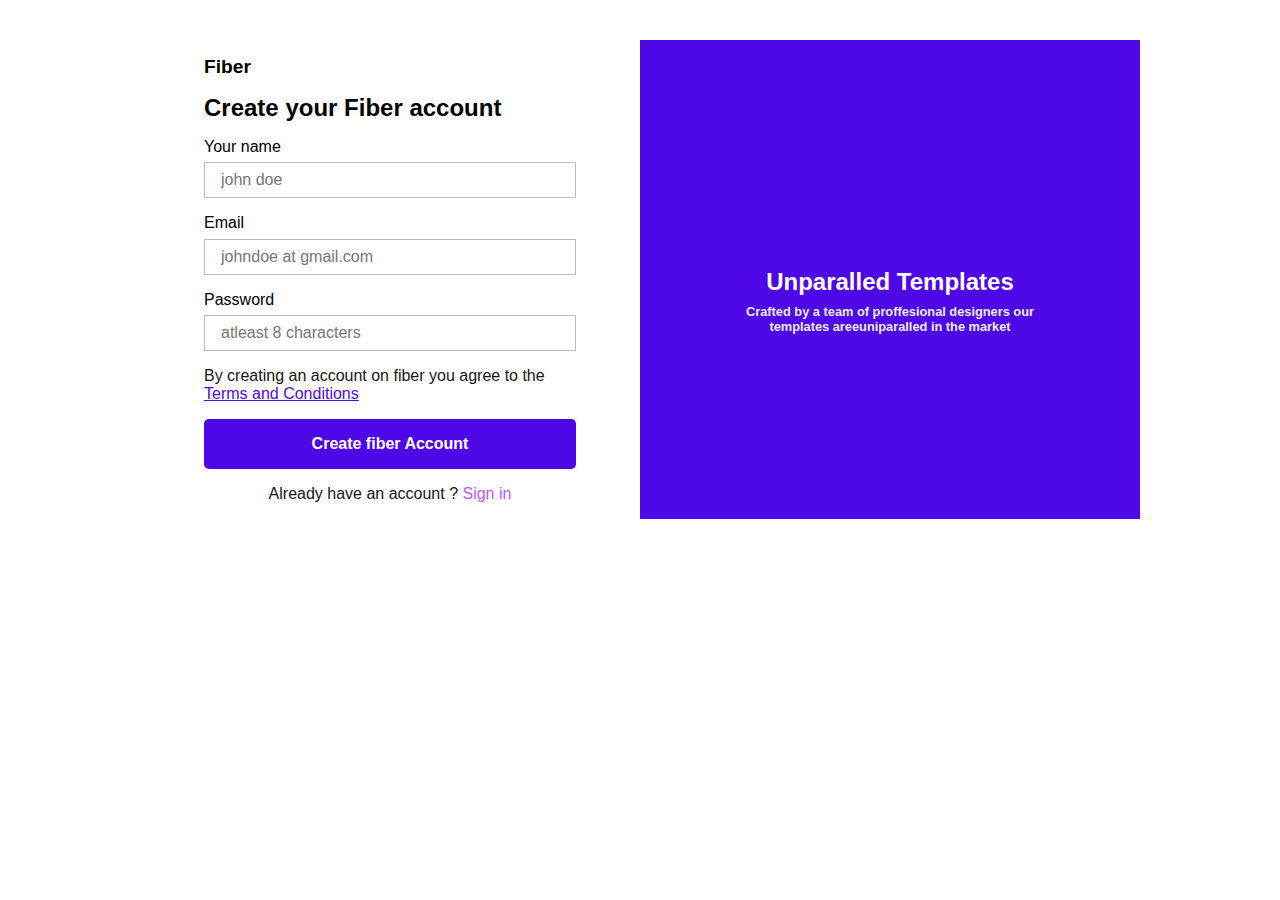
==== signup.html @ 1bd53e21 "fiber landing page first commit" ====
<!DOCTYPE html>
<html lang="en">
  <head>
    <meta charset="UTF-8" />
    <meta http-equiv="X-UA-Compatible" content="IE=edge" />
    <meta name="viewport" content="width=device-width, initial-scale=1.0" />
    <title>sign up</title>
    <link rel="stylesheet" href="css/style.css" />
  </head>
  <body>
    <div class="signup-section">
      <div class="container">
        <div class="signup-container">
          <div class="brand">Fiber</div>
          <h1>Create your Fiber account</h1>
          <form
            action="
                  "
            class="signup-form"
          >
            <div class="user-info name">
              <label for="username">Your name</label>
              <input type="text" id="username" placeholder="john doe" />
            </div>

            <div class="user-info email">
              <label for="email">Email</label>
              <input
                type="text"
                id="email"
                placeholder="johndoe at gmail.com"
              />
            </div>
            <div class="user-info password">
              <label for="password">Password</label>
              <input
                type="password"
                id="username"
                placeholder="atleast 8 characters"
              />
            </div>

            <div class="terms">
              <p>
                By creating an account on fiber you agree to the
                <a href="">Terms and Conditions</a>
              </p>
            </div>

            <input type="submit" id="submit" value="Create fiber Account" />
          </form>
          <div class="form-footer">
            <p>Already have an account ? <a href="">Sign in</a></p>
          </div>
        </div>

        <div class="signup-left">
          <div class="signup-img">
            <img src="assets/Sign Up Image.png" alt="" />
          </div>
          <div class="signup-text">
            <h1>Unparalled Templates</h1>
            <p>
              Crafted by a team of proffesional designers our templates
              areeuniparalled in the market
            </p>
          </div>
        </div>
      </div>
    </div>
  </body>
</html>
---- css/style.css ----
* {
  margin: 0;
  padding: 0;
  -webkit-box-sizing: border-box;
          box-sizing: border-box;
  list-style: none;
  font-family: -apple-system, BlinkMacSystemFont, "Segoe UI", Roboto, Oxygen, Ubuntu, Cantarell, "Open Sans", "Helvetica Neue", sans-serif;
}

:root {
  --white: #ffffff;
  --purple: #4e07e6;
  --primary: #464646;
  --dark: #161616;
}

a {
  text-decoration: none;
}

body {
  background: var(--white);
}

.container {
  max-width: 85vw;
  margin: 0 auto;
}

nav {
  padding: 1rem 0;
}

.nav-menu {
  display: -webkit-box;
  display: -ms-flexbox;
  display: flex;
  -webkit-box-pack: justify;
      -ms-flex-pack: justify;
          justify-content: space-between;
  -webkit-box-align: center;
      -ms-flex-align: center;
          align-items: center;
}

header {
  overflow: hidden;
}

.brand a {
  font-size: 1.3rem;
  color: var(--dark);
  font-weight: bold;
}

.nav-links {
  padding: 0.5rem 0;
}

.nav-links li {
  padding: 0.5rem 0;
}

.nav-links li a {
  color: var(--primary);
}

.nav-center {
  height: 0;
  overflow: hidden;
  -webkit-transition: 0.3s height;
  transition: 0.3s height;
}

.nav-center .auth a {
  margin: 0 0 1rem 0;
  display: block;
  color: var(--dark);
  font-weight: bold;
}

.nav-center.active {
  height: 227px;
}

.btn {
  text-align: center;
  color: var(--white) !important;
  background: var(--purple);
  padding: 0.8rem 2rem;
  font-size: 1rem;
  border-radius: 0.2rem;
}

.hambuger {
  cursor: pointer;
  padding: 0.3rem;
  border-radius: 0.3rem;
}

.hambuger:hover {
  border: 1px solid var(--primary);
}

.section.hidden {
  -webkit-transform: translateY(10rem);
          transform: translateY(10rem);
  opacity: 0;
}

.landing-intro .landing-img {
  margin-bottom: 1rem;
}

.landing-intro .landing-img img {
  width: 100%;
}

.landing-intro .landing-text h1 {
  margin-bottom: 0.7rem;
}

.landing-intro .landing-text .text {
  margin-bottom: 1rem;
}

.rating {
  margin-bottom: 1rem;
  display: none;
}

.rating .stars {
  display: -webkit-box;
  display: -ms-flexbox;
  display: flex;
  -webkit-box-align: center;
      -ms-flex-align: center;
          align-items: center;
  margin-right: 0.5rem;
}

.promotions div {
  display: -webkit-box;
  display: -ms-flexbox;
  display: flex;
  margin-bottom: 0.5rem;
}

.promotions div span {
  display: block;
  margin-right: 0.3rem;
}

.landing-btns {
  margin-bottom: 1.7rem;
}

.landing-btns a {
  display: block;
}

.landing-btns a:nth-child(1) {
  margin-bottom: 0.8rem;
}

.landing-btns a:nth-child(2) {
  font-weight: bold;
  text-decoration: underline;
  color: var(--purple);
  text-align: center;
}

section {
  padding: 2.5rem 0;
  overflow: hidden;
  -webkit-transition: 1s -webkit-transform;
  transition: 1s -webkit-transform;
  transition: 1s transform;
  transition: 1s transform, 1s -webkit-transform;
}

.section-headings {
  color: var(--purple);
  font-weight: bold;
  margin: 0.5rem 0;
  font-size: 0.9rem;
}

.section-desc {
  color: var(--dark);
  font-weight: bold;
  margin-bottom: 1.5rem;
  font-size: 1.2rem;
}

.features--wrapper {
  display: -ms-grid;
  display: grid;
  -ms-grid-columns: 1fr;
      grid-template-columns: 1fr;
  grid-gap: 1rem;
}

.features--wrapper .feature span {
  display: inline-block;
  width: 2rem;
  text-align: left;
  margin-bottom: 0.5rem;
}

.features--wrapper .feature h1 {
  font-size: 1rem;
  color: var(--dark);
  margin-bottom: 0.5rem;
}

.features--wrapper .feature p {
  color: var(--primary);
}

img {
  width: 100%;
}

.lazy-img {
  -webkit-filter: blur(20px);
          filter: blur(20px);
}

.pricing--wrapper {
  background: var(--purple);
  padding: 4rem 2rem 0 2rem;
  border-radius: 0.5rem;
  overflow: hidden;
  display: -webkit-box;
  display: -ms-flexbox;
  display: flex;
  -webkit-box-orient: vertical;
  -webkit-box-direction: normal;
      -ms-flex-direction: column;
          flex-direction: column;
  -webkit-box-align: center;
      -ms-flex-align: center;
          align-items: center;
  -webkit-box-pack: center;
      -ms-flex-pack: center;
          justify-content: center;
}

.pricing--wrapper .promotion-text {
  width: 70vw;
  margin: 0 auto;
  margin-bottom: 2rem;
}

.pricing--wrapper .promotion-text h1 {
  color: var(--white);
  margin-bottom: 0.8rem;
}

.pricing--wrapper .promotion-text p {
  color: #ececec;
  margin-bottom: 1.5rem;
}

.pricing--wrapper .promotion-text a {
  color: var(--purple);
  background: var(--white);
  padding: 0.6rem 1.5rem;
  font-size: 1rem;
  display: block;
  border-radius: 0.2rem;
  font-weight: bold;
}

.user {
  display: -webkit-box;
  display: -ms-flexbox;
  display: flex;
  -webkit-box-align: center;
      -ms-flex-align: center;
          align-items: center;
  -webkit-box-pack: start;
      -ms-flex-pack: start;
          justify-content: flex-start;
  margin-bottom: 0.8rem;
}

.user .avatar {
  margin-right: 1rem;
}

.user h3 {
  font-size: 1rem;
}

.user h3:nth-child(1) {
  color: var(--purple);
}

.user h3:nth-child(2) {
  font-weight: normal;
}

.review {
  border: 1px solid #dbdbdb;
  padding: 2rem 1.5rem;
  border-radius: 0.3rem;
  margin-bottom: 1.5rem;
  -webkit-transition: 0.2s -webkit-transform;
  transition: 0.2s -webkit-transform;
  transition: 0.2s transform;
  transition: 0.2s transform, 0.2s -webkit-transform;
}

.review blockquote {
  color: var(--primary);
  margin-bottom: 1.5rem;
}

.review a {
  color: var(--purple);
  border: 1px solid #dbdbdb;
  padding: 0.8rem 1.5rem;
  font-size: 1rem;
  font-weight: bold;
}

.review:hover {
  -webkit-transform: translateY(-0.2rem);
          transform: translateY(-0.2rem);
  -webkit-box-shadow: 2px 6px 18px rgba(0, 0, 0, 0.2);
          box-shadow: 2px 6px 18px rgba(0, 0, 0, 0.2);
}

.footer {
  padding: 3rem 0;
  background: #f8eeee;
}

.footer h3 {
  margin-bottom: 1.5rem;
  color: var(--dark);
  font-size: 1rem;
}

.footer .footer-link {
  margin-bottom: 1rem;
}

.footer p {
  color: var(--primary);
  margin-bottom: 1rem;
}

.footer span {
  color: var(--primary);
}

.footer ul li {
  margin: 0.7rem 0;
}

.footer ul li a {
  color: var(--primary);
}

.up {
  -webkit-animation: landing-anim 1.5s ease 1;
          animation: landing-anim 1.5s ease 1;
}

@-webkit-keyframes landing-anim {
  0% {
    -webkit-transform: translateY(200%);
            transform: translateY(200%);
  }
  100% {
    -webkit-transform: translateY(0%);
            transform: translateY(0%);
  }
}

@keyframes landing-anim {
  0% {
    -webkit-transform: translateY(200%);
            transform: translateY(200%);
  }
  100% {
    -webkit-transform: translateY(0%);
            transform: translateY(0%);
  }
}

.signup-section {
  padding: 2.5rem 0;
  display: -webkit-box;
  display: -ms-flexbox;
  display: flex;
  -webkit-box-align: center;
      -ms-flex-align: center;
          align-items: center;
  -webkit-box-pack: center;
      -ms-flex-pack: center;
          justify-content: center;
}

.signup-container .brand {
  font-size: 1.2rem;
  margin-bottom: 1rem;
  font-weight: bold;
}

.signup-container h1 {
  font-weight: bold;
  font-size: 1.5rem;
  margin-bottom: 1rem;
}

.signup-container form .user-info {
  margin: 1rem 0;
}

.signup-container form .user-info label {
  display: inline-block;
  margin-bottom: 0.4rem;
}

.signup-container form .user-info input {
  width: 100%;
  outline: 0;
  border: 1px solid #bbbbbb;
  padding: 0.5rem 1rem;
  font-size: 1rem;
}

.signup-container form .terms p {
  font-size: 1rem;
  color: #161616;
}

.signup-container form .terms p a {
  color: var(--purple);
  text-decoration: underline;
}

.signup-container form #submit {
  width: 100%;
  background: var(--purple);
  color: var(--white);
  padding: 1rem;
  border: 0;
  outline: 0;
  font-weight: bold;
  font-size: 1rem;
  margin: 1rem 0;
  border-radius: 0.3rem;
  cursor: pointer;
}

.signup-container .form-footer {
  text-align: center;
}

.signup-container .form-footer p {
  font-size: 1rem;
  color: #161616;
}

.signup-container .form-footer p a {
  color: #c155ff;
}

.signup-left {
  visibility: hidden;
}

@media (max-width: 768px) and (min-width: 600px) {
  .features--wrapper {
    -ms-grid-columns: (1fr)[2];
        grid-template-columns: repeat(2, 1fr);
  }
  .reviews-wrapper {
    display: -ms-grid;
    display: grid;
    -ms-grid-columns: (1fr)[2];
        grid-template-columns: repeat(2, 1fr);
    -webkit-column-gap: 1rem;
            column-gap: 1rem;
    row-gap: 1rem;
  }
  .footer .container {
    display: -ms-grid;
    display: grid;
    -ms-grid-columns: (1fr)[2];
        grid-template-columns: repeat(2, 1fr);
    -webkit-column-gap: 1rem;
            column-gap: 1rem;
    row-gap: 1rem;
  }
}

.pre-loader {
  position: fixed;
  top: 0;
  left: 0;
  width: 100%;
  height: 100%;
  display: -webkit-box;
  display: -ms-flexbox;
  display: flex;
  -webkit-box-align: center;
      -ms-flex-align: center;
          align-items: center;
  -webkit-box-pack: center;
      -ms-flex-pack: center;
          justify-content: center;
  overflow: hidden;
  z-index: 1;
  background: var(--purple);
}

.pre-loader .loader {
  display: -webkit-box;
  display: -ms-flexbox;
  display: flex;
  -webkit-box-align: center;
      -ms-flex-align: center;
          align-items: center;
  -webkit-box-pack: center;
      -ms-flex-pack: center;
          justify-content: center;
}

.pre-loader .loader .dot {
  width: 1.5rem;
  height: 1.5rem;
  border-radius: 50%;
  background: var(--white);
  margin: 0 1rem;
  -webkit-animation: bounce 0.9s infinite linear forwards;
          animation: bounce 0.9s infinite linear forwards;
}

.pre-loader .loader .dot:nth-child(1) {
  -webkit-animation-delay: 0.25s;
          animation-delay: 0.25s;
}

.pre-loader .loader .dot:nth-child(2) {
  -webkit-animation-delay: 0.5s;
          animation-delay: 0.5s;
}

.pre-loader .loader .dot:nth-child(3) {
  -webkit-animation-delay: 0.75s;
          animation-delay: 0.75s;
}

@-webkit-keyframes bounce {
  0% {
    -webkit-transform: translateY(0);
            transform: translateY(0);
  }
  50% {
    -webkit-transform: translateY(100%);
            transform: translateY(100%);
  }
  100% {
    -webkit-transform: translateY(0);
            transform: translateY(0);
  }
}

@keyframes bounce {
  0% {
    -webkit-transform: translateY(0);
            transform: translateY(0);
  }
  50% {
    -webkit-transform: translateY(100%);
            transform: translateY(100%);
  }
  100% {
    -webkit-transform: translateY(0);
            transform: translateY(0);
  }
}

@media (min-width: 768px) {
  nav .container {
    display: -webkit-box;
    display: -ms-flexbox;
    display: flex;
    -webkit-box-align: center;
        -ms-flex-align: center;
            align-items: center;
    -webkit-box-pack: justify;
        -ms-flex-pack: justify;
            justify-content: space-between;
  }
  .nav-menu {
    -webkit-box-flex: 1;
        -ms-flex: auto;
            flex: auto;
  }
  .nav-center {
    height: auto;
    display: -webkit-box;
    display: -ms-flexbox;
    display: flex;
    -webkit-box-pack: justify;
        -ms-flex-pack: justify;
            justify-content: space-between;
    -webkit-box-flex: 1;
        -ms-flex: auto;
            flex: auto;
  }
  .nav-center .nav-links {
    display: -webkit-box;
    display: -ms-flexbox;
    display: flex;
  }
  .nav-center .nav-links li a {
    margin: 0 1.5rem;
  }
  .auth {
    display: -webkit-box;
    display: -ms-flexbox;
    display: flex;
    -webkit-box-align: center;
        -ms-flex-align: center;
            align-items: center;
    -webkit-box-pack: center;
        -ms-flex-pack: center;
            justify-content: center;
    -webkit-box-flex: 1;
        -ms-flex: auto;
            flex: auto;
  }
  .auth a {
    margin: 0 1.5rem !important;
  }
  .hambuger {
    display: none;
  }
  .container {
    max-width: 85vw;
  }
  .landing-img {
    max-width: 400px;
    margin: 0 auto;
  }
  .features--wrapper {
    -ms-grid-columns: (1fr)[3];
        grid-template-columns: repeat(3, 1fr);
  }
  .pricing--wrapper {
    -webkit-box-orient: horizontal;
    -webkit-box-direction: normal;
        -ms-flex-direction: row;
            flex-direction: row;
    -webkit-box-pack: justify;
        -ms-flex-pack: justify;
            justify-content: space-between;
  }
  .pricing--wrapper .page-img {
    width: 500px;
  }
  .pricing--wrapper a {
    display: inline-block !important;
  }
  .reviews-wrapper {
    display: -ms-grid;
    display: grid;
    -ms-grid-columns: (1fr)[2];
        grid-template-columns: repeat(2, 1fr);
    -webkit-column-gap: 1rem;
            column-gap: 1rem;
    row-gap: 1rem;
  }
  .footer .container {
    display: -ms-grid;
    display: grid;
    -ms-grid-columns: 2fr 1fr 1fr;
        grid-template-columns: 2fr 1fr 1fr;
    -webkit-column-gap: 1rem;
            column-gap: 1rem;
    row-gap: 1rem;
  }
  .signup-left {
    visibility: visible;
    background: var(--purple);
    display: -webkit-box;
    display: -ms-flexbox;
    display: flex;
    -webkit-box-align: center;
        -ms-flex-align: center;
            align-items: center;
    -webkit-box-pack: center;
        -ms-flex-pack: center;
            justify-content: center;
    -webkit-box-orient: vertical;
    -webkit-box-direction: normal;
        -ms-flex-direction: column;
            flex-direction: column;
  }
  .signup-left .signup-img {
    width: 300px;
    margin-bottom: 1.5rem;
  }
  .signup-left .signup-text {
    text-align: center;
    max-width: 300px;
    margin: 0 auto;
  }
  .signup-left .signup-text h1 {
    color: #ffffff;
    font-size: 1.5rem;
    margin-bottom: 0.5rem;
  }
  .signup-left .signup-text p {
    font-size: 0.8rem;
    font-weight: bold;
    color: #ececec;
  }
  .signup-section .container {
    display: -ms-grid;
    display: grid;
    -ms-grid-columns: (1fr)[2];
        grid-template-columns: repeat(2, 1fr);
  }
  .signup-section .container .signup-container {
    padding: 1rem 4rem;
    max-width: 500px;
    margin: 0 auto;
  }
}

@media (min-width: 992px) {
  .landing-intro {
    display: -webkit-box;
    display: -ms-flexbox;
    display: flex;
    -webkit-box-pack: justify;
        -ms-flex-pack: justify;
            justify-content: space-between;
    -webkit-box-orient: horizontal;
    -webkit-box-direction: reverse;
        -ms-flex-direction: row-reverse;
            flex-direction: row-reverse;
    -webkit-box-align: center;
        -ms-flex-align: center;
            align-items: center;
  }
  .landing-intro .landing-text {
    max-width: 500px;
  }
  .landing-intro .promotions {
    display: -webkit-box;
    display: -ms-flexbox;
    display: flex;
  }
  .landing-intro .promotions div:nth-child(1) {
    margin-right: 1rem;
  }
  .landing-intro .rating {
    display: -webkit-box;
    display: -ms-flexbox;
    display: flex;
  }
  .landing-intro .landing-img {
    max-width: 500px;
  }
  .landing-btns {
    display: -webkit-box;
    display: -ms-flexbox;
    display: flex;
    -webkit-box-align: center;
        -ms-flex-align: center;
            align-items: center;
  }
  .landing-btns a:nth-child(1) {
    margin-right: 1rem;
  }
  .reviews-wrapper {
    display: -ms-grid;
    display: grid;
    -ms-grid-columns: (1fr)[3];
        grid-template-columns: repeat(3, 1fr);
    -webkit-column-gap: 1rem;
            column-gap: 1rem;
    row-gap: 1rem;
  }
  .footer .container {
    -ms-grid-columns: 2fr 1fr 1fr 1fr 1fr;
        grid-template-columns: 2fr 1fr 1fr 1fr 1fr;
  }
}
/*# sourceMappingURL=style.css.map */
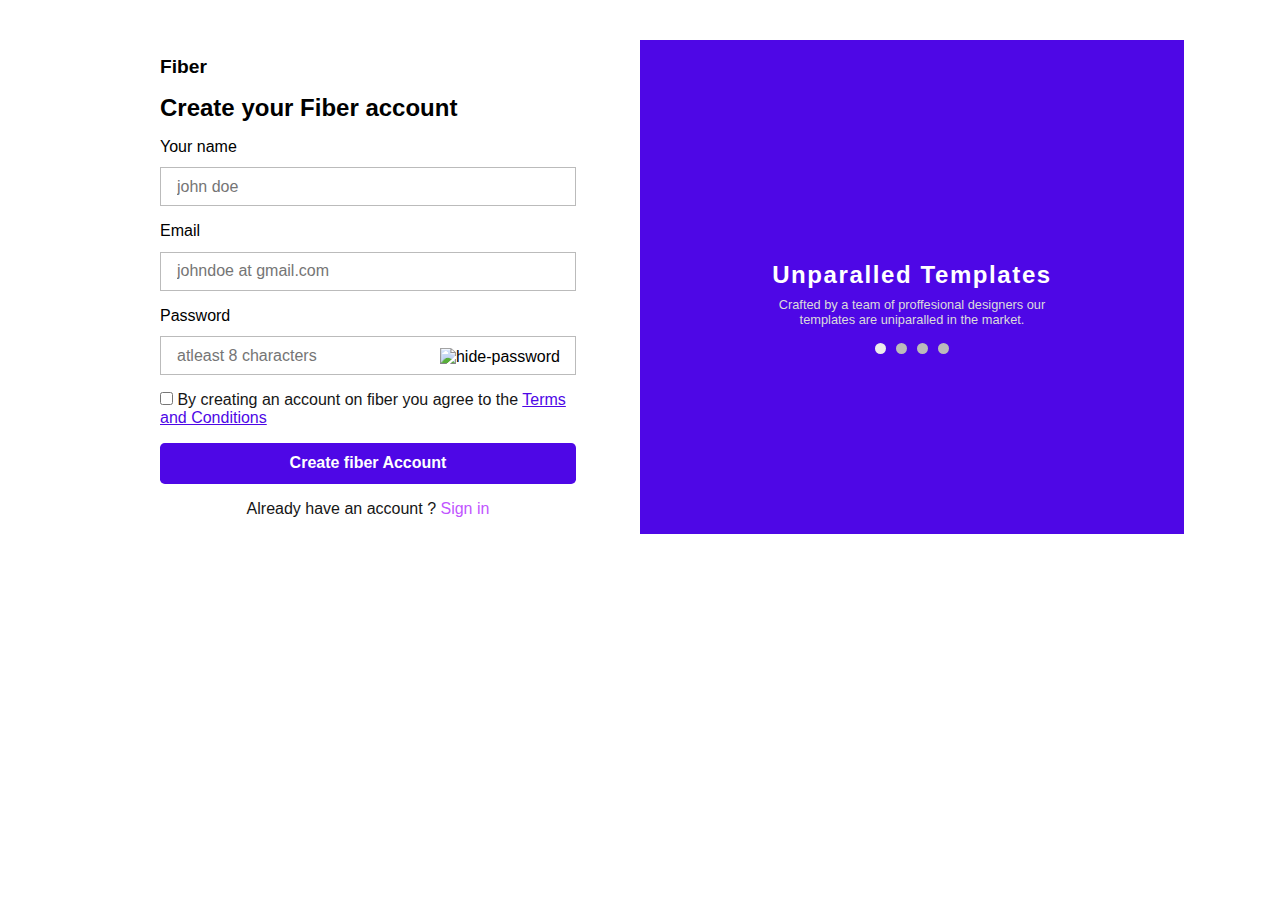
==== commit 6db97509: "resposiveness" ====
--- a/signup.html
+++ b/signup.html
@@ -5,10 +5,18 @@
     <meta http-equiv="X-UA-Compatible" content="IE=edge" />
     <meta name="viewport" content="width=device-width, initial-scale=1.0" />
     <title>sign up</title>
-    <link rel="stylesheet" href="css/style.css" />
+    <link rel="stylesheet" href="./css/style.css" />
   </head>
   <body>
-    <div class="signup-section">
+    <div class="pre-loader">
+      <div class="loader">
+        <div class="dot"></div>
+        <div class="dot"></div>
+        <div class="dot"></div>
+      </div>
+    </div>
+
+    <sectio class="signup-section">
       <div class="container">
         <div class="signup-container">
           <div class="brand">Fiber</div>
@@ -32,6 +40,9 @@
               />
             </div>
             <div class="user-info password">
+              <span class="toggle-password"
+                ><img src="./assets/hide password.svg" alt="hide-password"
+              /></span>
               <label for="password">Password</label>
               <input
                 type="password"
@@ -41,7 +52,7 @@
             </div>
 
             <div class="terms">
-              <p>
+              <p> <input type="checkbox" name="" id="">
                 By creating an account on fiber you agree to the
                 <a href="">Terms and Conditions</a>
               </p>
@@ -56,17 +67,24 @@
 
         <div class="signup-left">
           <div class="signup-img">
-            <img src="assets/Sign Up Image.png" alt="" />
+            <img src="./assets/Sign Up Image.png" alt="" />
           </div>
           <div class="signup-text">
             <h1>Unparalled Templates</h1>
             <p>
-              Crafted by a team of proffesional designers our templates
-              areeuniparalled in the market
+              Crafted by a team of proffesional designers our templates are
+              uniparalled in the market.
             </p>
+          </div>
+          <div class="dots">
+            <div class="dot active"></div>
+            <div class="dot"></div>
+            <div class="dot"></div>
+            <div class="dot"></div>
           </div>
         </div>
       </div>
-    </div>
+    </section>
+    <script src="./js/script.js"></script>
   </body>
 </html>
--- a/css/style.css
+++ b/css/style.css
@@ -30,6 +30,19 @@
 
 nav {
   padding: 1rem 0;
+  background: var(--white);
+  -webkit-transition: 0.2s;
+  transition: 0.2s;
+}
+
+nav.sticky {
+  position: fixed;
+  top: 0;
+  left: 0;
+  width: 100%;
+  z-index: 19;
+  -webkit-box-shadow: 0 4px 8px rgba(0, 0, 0, 0.2);
+          box-shadow: 0 4px 8px rgba(0, 0, 0, 0.2);
 }
 
 .nav-menu {
@@ -77,6 +90,7 @@
   margin: 0 0 1rem 0;
   display: block;
   color: var(--dark);
+  font-size: 0.8rem;
   font-weight: bold;
 }
 
@@ -158,6 +172,7 @@
 
 .landing-btns a {
   display: block;
+  font-size: 0.8rem;
 }
 
 .landing-btns a:nth-child(1) {
@@ -270,6 +285,7 @@
   padding: 0.6rem 1.5rem;
   font-size: 1rem;
   display: block;
+  text-align: center;
   border-radius: 0.2rem;
   font-weight: bold;
 }
@@ -308,10 +324,10 @@
   padding: 2rem 1.5rem;
   border-radius: 0.3rem;
   margin-bottom: 1.5rem;
-  -webkit-transition: 0.2s -webkit-transform;
-  transition: 0.2s -webkit-transform;
-  transition: 0.2s transform;
-  transition: 0.2s transform, 0.2s -webkit-transform;
+  -webkit-transition: 0.3s -webkit-transform;
+  transition: 0.3s -webkit-transform;
+  transition: 0.3s transform;
+  transition: 0.3s transform, 0.3s -webkit-transform;
 }
 
 .review blockquote {
@@ -346,7 +362,7 @@
 }
 
 .footer .footer-link {
-  margin-bottom: 1rem;
+  margin-bottom: 1.5rem;
 }
 
 .footer p {
@@ -424,14 +440,14 @@
 
 .signup-container form .user-info label {
   display: inline-block;
-  margin-bottom: 0.4rem;
+  margin-bottom: 0.7rem;
 }
 
 .signup-container form .user-info input {
   width: 100%;
   outline: 0;
   border: 1px solid #bbbbbb;
-  padding: 0.5rem 1rem;
+  padding: 0.6rem 1rem;
   font-size: 1rem;
 }
 
@@ -449,7 +465,7 @@
   width: 100%;
   background: var(--purple);
   color: var(--white);
-  padding: 1rem;
+  padding: 0.7rem;
   border: 0;
   outline: 0;
   font-weight: bold;
@@ -472,8 +488,46 @@
   color: #c155ff;
 }
 
+.password {
+  position: relative;
+}
+
+.password .toggle-password {
+  position: absolute;
+  display: block;
+  z-index: 1;
+  right: 1rem;
+  top: 2.6rem;
+  cursor: pointer;
+}
+
 .signup-left {
-  visibility: hidden;
+  display: none;
+}
+
+.dots {
+  display: -webkit-box;
+  display: -ms-flexbox;
+  display: flex;
+  -webkit-box-align: center;
+      -ms-flex-align: center;
+          align-items: center;
+  -webkit-box-pack: center;
+      -ms-flex-pack: center;
+          justify-content: center;
+  margin-top: 1rem;
+}
+
+.dots .dot {
+  width: 0.7rem;
+  height: 0.7rem;
+  border-radius: 50%;
+  background: #bbbbbb;
+  margin: 0 0.3rem;
+}
+
+.dots .dot.active {
+  background: #ececec;
 }
 
 @media (max-width: 768px) and (min-width: 600px) {
@@ -517,7 +571,7 @@
       -ms-flex-pack: center;
           justify-content: center;
   overflow: hidden;
-  z-index: 1;
+  z-index: 3;
   background: var(--purple);
 }
 
@@ -602,8 +656,8 @@
   }
   .nav-menu {
     -webkit-box-flex: 1;
-        -ms-flex: auto;
-            flex: auto;
+        -ms-flex: 1;
+            flex: 1;
   }
   .nav-center {
     height: auto;
@@ -613,9 +667,9 @@
     -webkit-box-pack: justify;
         -ms-flex-pack: justify;
             justify-content: space-between;
-    -webkit-box-flex: 1;
-        -ms-flex: auto;
-            flex: auto;
+    -webkit-box-flex: 2;
+        -ms-flex: 2;
+            flex: 2;
   }
   .nav-center .nav-links {
     display: -webkit-box;
@@ -624,6 +678,7 @@
   }
   .nav-center .nav-links li a {
     margin: 0 1.5rem;
+    display: block;
   }
   .auth {
     display: -webkit-box;
@@ -635,9 +690,6 @@
     -webkit-box-pack: center;
         -ms-flex-pack: center;
             justify-content: center;
-    -webkit-box-flex: 1;
-        -ms-flex: auto;
-            flex: auto;
   }
   .auth a {
     margin: 0 1.5rem !important;
@@ -648,9 +700,57 @@
   .container {
     max-width: 85vw;
   }
-  .landing-img {
-    max-width: 400px;
-    margin: 0 auto;
+  .landing-intro {
+    display: -webkit-box;
+    display: -ms-flexbox;
+    display: flex;
+    -webkit-box-pack: justify;
+        -ms-flex-pack: justify;
+            justify-content: space-between;
+    -webkit-box-orient: horizontal;
+    -webkit-box-direction: reverse;
+        -ms-flex-direction: row-reverse;
+            flex-direction: row-reverse;
+    -webkit-box-align: center;
+        -ms-flex-align: center;
+            align-items: center;
+  }
+  .landing-intro .landing-text {
+    -webkit-box-flex: 0;
+        -ms-flex: 0 0 calc(50% - 1rem);
+            flex: 0 0 calc(50% - 1rem);
+  }
+  .landing-intro .promotions {
+    display: -webkit-box;
+    display: -ms-flexbox;
+    display: flex;
+    -webkit-box-align: center;
+        -ms-flex-align: center;
+            align-items: center;
+  }
+  .landing-intro .promotions div:nth-child(1) {
+    margin-right: 1rem;
+  }
+  .landing-intro .rating {
+    display: -webkit-box;
+    display: -ms-flexbox;
+    display: flex;
+  }
+  .landing-intro .landing-img {
+    -webkit-box-flex: 0;
+        -ms-flex: 0 0 calc(50% - 1rem);
+            flex: 0 0 calc(50% - 1rem);
+  }
+  .landing-btns {
+    display: -webkit-box;
+    display: -ms-flexbox;
+    display: flex;
+    -webkit-box-align: center;
+        -ms-flex-align: center;
+            align-items: center;
+  }
+  .landing-btns a:nth-child(1) {
+    margin-right: 1rem;
   }
   .features--wrapper {
     -ms-grid-columns: (1fr)[3];
@@ -666,10 +766,18 @@
             justify-content: space-between;
   }
   .pricing--wrapper .page-img {
-    width: 500px;
+    -webkit-box-flex: 0;
+        -ms-flex: 0 0 calc(50% - 1rem);
+            flex: 0 0 calc(50% - 1rem);
+  }
+  .pricing--wrapper .promotion-text {
+    -webkit-box-flex: 0;
+        -ms-flex: 0 0 calc(50% - 1rem);
+            flex: 0 0 calc(50% - 1rem);
   }
   .pricing--wrapper a {
     display: inline-block !important;
+    text-align: center;
   }
   .reviews-wrapper {
     display: -ms-grid;
@@ -719,11 +827,11 @@
     color: #ffffff;
     font-size: 1.5rem;
     margin-bottom: 0.5rem;
+    letter-spacing: 0.1rem;
   }
   .signup-left .signup-text p {
     font-size: 0.8rem;
-    font-weight: bold;
-    color: #ececec;
+    color: #dbdbdb;
   }
   .signup-section .container {
     display: -ms-grid;
@@ -733,57 +841,10 @@
   }
   .signup-section .container .signup-container {
     padding: 1rem 4rem;
-    max-width: 500px;
-    margin: 0 auto;
   }
 }
 
 @media (min-width: 992px) {
-  .landing-intro {
-    display: -webkit-box;
-    display: -ms-flexbox;
-    display: flex;
-    -webkit-box-pack: justify;
-        -ms-flex-pack: justify;
-            justify-content: space-between;
-    -webkit-box-orient: horizontal;
-    -webkit-box-direction: reverse;
-        -ms-flex-direction: row-reverse;
-            flex-direction: row-reverse;
-    -webkit-box-align: center;
-        -ms-flex-align: center;
-            align-items: center;
-  }
-  .landing-intro .landing-text {
-    max-width: 500px;
-  }
-  .landing-intro .promotions {
-    display: -webkit-box;
-    display: -ms-flexbox;
-    display: flex;
-  }
-  .landing-intro .promotions div:nth-child(1) {
-    margin-right: 1rem;
-  }
-  .landing-intro .rating {
-    display: -webkit-box;
-    display: -ms-flexbox;
-    display: flex;
-  }
-  .landing-intro .landing-img {
-    max-width: 500px;
-  }
-  .landing-btns {
-    display: -webkit-box;
-    display: -ms-flexbox;
-    display: flex;
-    -webkit-box-align: center;
-        -ms-flex-align: center;
-            align-items: center;
-  }
-  .landing-btns a:nth-child(1) {
-    margin-right: 1rem;
-  }
   .reviews-wrapper {
     display: -ms-grid;
     display: grid;
